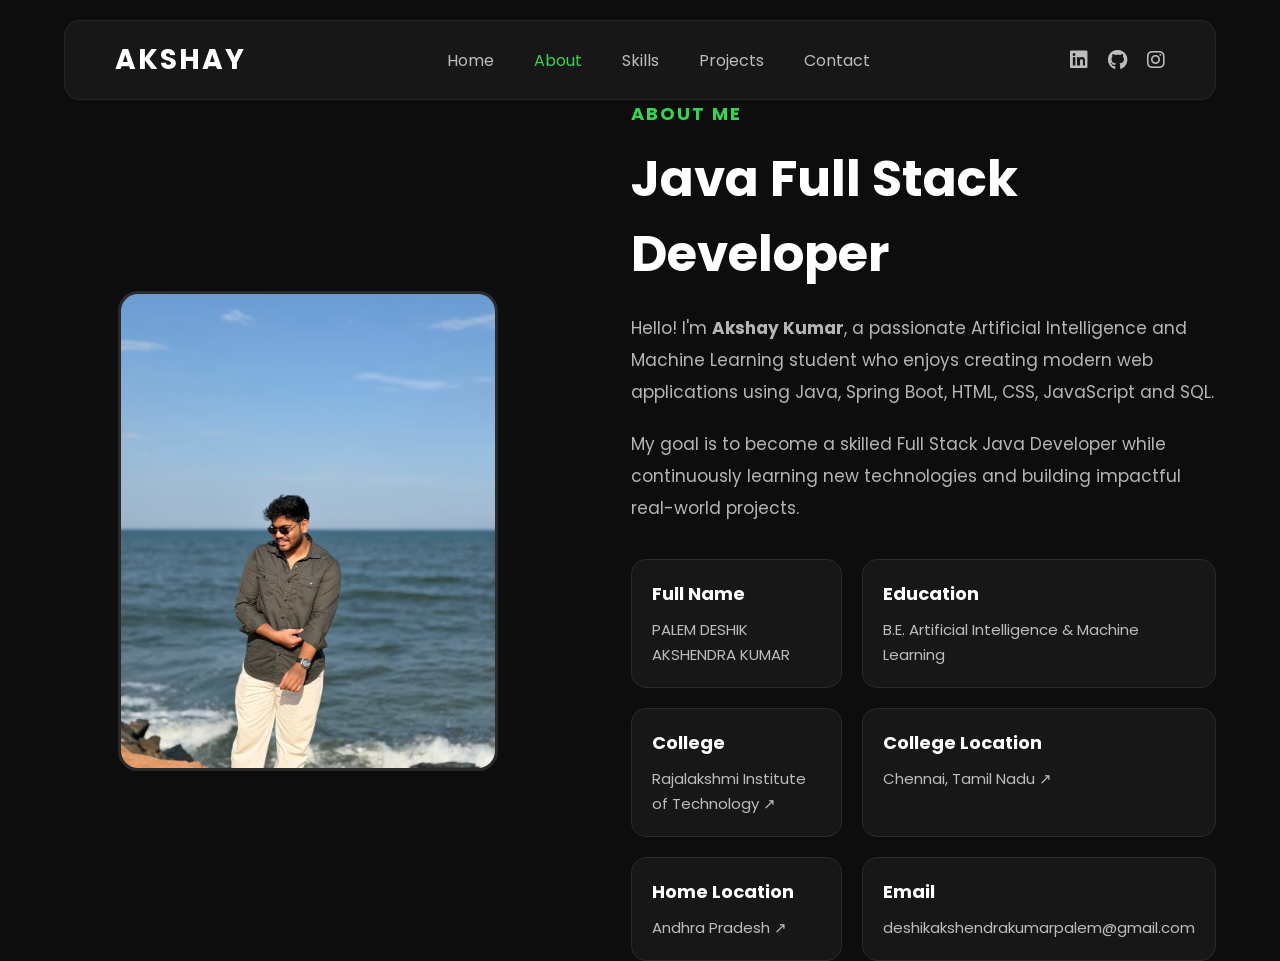
==== about.html @ 1afc7285 "Add files via upload" ====
<!DOCTYPE html>
<html lang="en">

<head>

    <meta charset="UTF-8">
    <meta name="viewport" content="width=device-width, initial-scale=1.0">

    <title>About | Akshay Portfolio</title>

    <link rel="stylesheet" href="style.css">

    <link href="https://fonts.googleapis.com/css2?family=Poppins:wght@300;400;500;600;700&display=swap" rel="stylesheet">

    <link rel="stylesheet"
        href="https://cdnjs.cloudflare.com/ajax/libs/font-awesome/6.6.0/css/all.min.css">

</head>

<body>

    <!-- ================= NAVBAR ================= -->

    <header>

        <nav class="navbar">

            <div class="logo">
                AKSHAY
            </div>

            <ul class="nav-links">
                <li><a href="index.html">Home</a></li>
                <li><a href="about.html" class="active">About</a></li>
                <li><a href="skills.html">Skills</a></li>
                <li><a href="projects.html">Projects</a></li>
                <li><a href="contact.html">Contact</a></li>
            </ul>

            <div class="social-icons">

                <a href="https://linkedin.com/" target="_blank">
                    <i class="fab fa-linkedin"></i>
                </a>

                <a href=https://github.com/Deshik123-aki target="_blank">
                    <i class="fab fa-github"></i>
                </a>

                <a href="https://instagram.com/" target="_blank">
                    <i class="fab fa-instagram"></i>
                </a>

            </div>

        </nav>

    </header>

    <!-- ================= ABOUT ================= -->

    <section class="about-page">

        <div class="about-left">

            <img src=picture.jpeg alt="Akshay">

        </div>

        <div class="about-right">

            <h4>ABOUT ME</h4>

            <h1>Java Full Stack Developer</h1>

            <p>
                Hello! I'm <strong>Akshay Kumar</strong>, a passionate Artificial
                Intelligence and Machine Learning student who enjoys creating
                modern web applications using Java, Spring Boot, HTML, CSS,
                JavaScript and SQL.
            </p>

            <p>
                My goal is to become a skilled Full Stack Java Developer while
                continuously learning new technologies and building impactful
                real-world projects.
            </p>

            <div class="info">

                <div>
                    <h3>Full Name</h3>
                    <span>PALEM DESHIK AKSHENDRA KUMAR</span>
                </div>

                <div>
                    <h3>Education</h3>
                    <span>B.E. Artificial Intelligence & Machine Learning</span>
                </div>

                <div>
                    <h3>College</h3>
                    <a href=https://ritchennai.org/  target="_blank">
                        Rajalakshmi Institute of Technology ↗
                    </a>
                </div>

                <div>
                    <h3>College Location</h3>
                    <a href=https://maps.app.goo.gl/qMswYEazEC1RBx24A target="_blank">
                        Chennai, Tamil Nadu ↗
                    </a>
                </div>

                <div>
                    <h3>Home Location</h3>
                    <a href=https://maps.app.goo.gl/DiXZhNuAPNxnu5RK9 target="_blank">
                        Andhra Pradesh ↗
                    </a>
                </div>

                <div>
                    <h3>Email</h3>
<a href="mailto:deshikakshendrakumarpalem@gmail.com?subject=Portfolio%20Inquiry&body=Hello%20Akshay,%0A%0AI%20visited%20your%20portfolio%20and%20would%20like%20to%20connect.">
    deshikakshendrakumarpalem@gmail.com
</a>
                </div>

            </div>

        </div>

    </section>

</body>

</html>
---- style.css ----
*{
    margin:0;
    padding:0;
    box-sizing:border-box;
    font-family:'Poppins',sans-serif;
}

body{
    background:#080808;
    color:#fff;
}

/* ================= NAVBAR ================= */

header{
    width:100%;
    display:flex;
    justify-content:center;
    margin-top:20px;
}

.navbar{
    width:85%;
    background:#1b1b1b;
    padding:20px 60px;
    border-radius:12px;

    display:flex;
    justify-content:space-between;
    align-items:center;
}

.logo{
    font-size:26px;
    font-weight:700;
    letter-spacing:2px;
}

.nav-links{
    display:flex;
    list-style:none;
    gap:45px;
}

.nav-links a{
    color:#a8a8a8;
    text-decoration:none;
    font-size:16px;
    transition:.3s;
}

.nav-links a:hover{
    color:#fff;
}

.social-icons{
    display:flex;
    gap:22px;
}

.social-icons a{
    color:#a8a8a8;
    font-size:22px;
    transition:.3s;
}

.social-icons a:hover{
    color:#39d353;
}

/* ================= HERO ================= */

.hero{
    width:85%;
    margin:auto;
    min-height:85vh;

    display:flex;
    justify-content:space-between;
    align-items:center;
}

.hero-content{
    width:50%;
}

.hero-content h1{
    font-size:70px;
    line-height:80px;
    margin-bottom:18px;
}

.hero-content span{
    color:#ffffff;
}

.hero-content h3{
    color:#39d353;
    font-size:30px;
    margin-bottom:25px;
}

.hero-content p{
    color:#9a9a9a;
    line-height:32px;
    font-size:18px;
    width:85%;
    margin-bottom:40px;
}

/* ================= BUTTON ================= */

.btn{
    display:inline-block;
    padding:18px 45px;
    text-decoration:none;
    color:#fff;
    background:#39d353;
    border-radius:8px;
    font-size:18px;
    font-weight:600;
    transition:.3s;
    box-shadow:0 0 30px rgba(57,211,83,.35);
}

.btn:hover{
    transform:translateY(-5px);
    box-shadow:0 0 45px rgba(57,211,83,.6);
}

/* ================= IMAGE ================= */

.hero-image{
    width:45%;
    display:flex;
    justify-content:center;
}

.circle{
    width:430px;
    height:430px;
    border-radius:50%;
    overflow:hidden;
    background:#2b3534;
}

.circle img{
    width:100%;
    height:100%;
    object-fit:cover;
}

/* ================= SKILLS ================= */

.skills{
    width:85%;
    margin:20px auto 80px;
}

.skills h4{
    margin-bottom:25px;
    color:#cfcfcf;
    font-weight:500;
}

.skills-box{
    display:flex;
    gap:25px;
    flex-wrap:wrap;
}

.skill-card{
    flex:1;
    min-width:180px;
    border:1px solid #2d2d2d;
    padding:25px;
    text-align:center;
    color:#9d9d9d;
    border-radius:10px;
    transition:.3s;
}

.skill-card:hover{
    border-color:#39d353;
    color:#fff;
    transform:translateY(-5px);
}

/* ================= RESPONSIVE ================= */

@media(max-width:992px){

    .navbar{
        flex-direction:column;
        gap:20px;
    }

    .hero{
        flex-direction:column-reverse;
        text-align:center;
        padding:60px 0;
    }

    .hero-content{
        width:100%;
        margin-top:40px;
    }

    .hero-content p{
        width:100%;
    }

    .hero-image{
        width:100%;
    }

    .circle{
        width:320px;
        height:320px;
    }

    .hero-content h1{
        font-size:48px;
        line-height:58px;
    }

    .hero-content h3{
        font-size:24px;
    }
}


/* ==========================
   GOOGLE FONT
========================== */
@import url('https://fonts.googleapis.com/css2?family=Poppins:wght@300;400;500;600;700;800&display=swap');

*{
    margin:0;
    padding:0;
    box-sizing:border-box;
    font-family:'Poppins',sans-serif;
}

body{
    background:#0d0d0d;
    color:#ffffff;
}

/* ==========================
   ABOUT PAGE
========================== */

.about-page{
    width:85%;
    min-height:100vh;
    margin:auto;

    display:flex;
    justify-content:space-between;
    align-items:center;
    gap:80px;
}

/* LEFT SIDE */

.about-left{
    flex:1;
    display:flex;
    justify-content:center;
}

.about-left img{
    width:380px;
    height:450px;
    object-fit:cover;
    border-radius:20px;
    border:3px solid #2b2b2b;
    transition:.4s;
}

.about-left img:hover{
    transform:scale(1.03);
    border-color:#3cff8f;
}

/* RIGHT SIDE */

.about-right{
    flex:1.3;
}

.about-right h4{
    color:#3cff8f;
    font-size:18px;
    letter-spacing:2px;
    margin-bottom:15px;
}

.about-right h1{
    font-size:52px;
    margin-bottom:25px;
}

.about-right p{
    color:#bdbdbd;
    line-height:32px;
    font-size:17px;
    margin-bottom:20px;
}

/* ==========================
   INFO BOXES
========================== */

.info{
    margin-top:40px;

    display:grid;
    grid-template-columns:repeat(2,1fr);
    gap:20px;
}

.info div{
    background:#171717;
    border:1px solid #2b2b2b;
    border-radius:15px;
    padding:25px;
    transition:.3s;
}

.info div:hover{
    border-color:#3cff8f;
    transform:translateY(-6px);
}

.info h3{
    margin-bottom:10px;
    color:white;
    font-size:18px;
}

.info span{
    color:#9f9f9f;
    font-size:15px;
}

/* ==========================
   RESPONSIVE
========================== */

@media(max-width:1000px){

.about-page{
    flex-direction:column;
    text-align:center;
    padding:80px 0;
}

.about-left img{
    width:300px;
    height:360px;
}

.about-right h1{
    font-size:38px;
}

.info{
    grid-template-columns:1fr;
}





}

.info a{
    color:#39d353;
    text-decoration:none;
    font-size:15px;
    transition:0.3s;
}

.info a:hover{
    color:#ffffff;
    text-decoration:underline;
}

/* ===========================
   GOOGLE FONT
=========================== */
@import url('https://fonts.googleapis.com/css2?family=Poppins:wght@300;400;500;600;700;800&display=swap');

*{
    margin:0;
    padding:0;
    box-sizing:border-box;
    font-family:'Poppins',sans-serif;
}

html{
    scroll-behavior:smooth;
}

body{
    background:#0d0d0d;
    color:#ffffff;
}

/* ===========================
   NAVBAR
=========================== */

header{
    width:100%;
    display:flex;
    justify-content:center;
    margin-top:20px;
}

.navbar{
    width:90%;
    background:#171717;
    border:1px solid #262626;
    border-radius:15px;
    padding:18px 50px;

    display:flex;
    justify-content:space-between;
    align-items:center;
}

.logo{
    font-size:28px;
    font-weight:700;
    color:#fff;
}

.nav-links{
    display:flex;
    list-style:none;
    gap:40px;
}

.nav-links a{
    text-decoration:none;
    color:#bdbdbd;
    transition:.3s;
}

.nav-links a:hover,
.nav-links a.active{
    color:#39d353;
}

.social-icons{
    display:flex;
    gap:20px;
}

.social-icons a{
    color:#bdbdbd;
    font-size:20px;
    transition:.3s;
}

.social-icons a:hover{
    color:#39d353;
}

/* ===========================
   ABOUT SECTION
=========================== */

.about-page{
    width:90%;
    min-height:85vh;
    margin:auto;

    display:flex;
    justify-content:space-between;
    align-items:center;
    gap:80px;
}

.about-left{
    flex:1;
    display:flex;
    justify-content:center;
}

.about-left img{
    width:380px;
    height:480px;
    object-fit:cover;
    border-radius:20px;
    border:3px solid #2a2a2a;
    transition:.4s;
}

.about-left img:hover{
    transform:scale(1.03);
    border-color:#39d353;
}

.about-right{
    flex:1.2;
}

.about-right h4{
    color:#39d353;
    letter-spacing:2px;
    margin-bottom:15px;
}

.about-right h1{
    font-size:50px;
    margin-bottom:20px;
}

.about-right p{
    color:#b5b5b5;
    line-height:32px;
    font-size:17px;
    margin-bottom:20px;
}

/* ===========================
   INFO BOXES
=========================== */

.info{
    display:grid;
    grid-template-columns:repeat(2,1fr);
    gap:20px;
    margin-top:35px;
}

.info div{
    background:#171717;
    border:1px solid #2a2a2a;
    border-radius:15px;
    padding:20px;
    transition:.3s;
}

.info div:hover{
    transform:translateY(-5px);
    border-color:#39d353;
}

.info h3{
    margin-bottom:10px;
    font-size:18px;
}

.info span,
.info a{
    color:#bdbdbd;
    text-decoration:none;
    transition:.3s;
}

.info a:hover{
    color:#39d353;
}

/* ===========================
   RESPONSIVE
=========================== */

@media(max-width:992px){

    .navbar{
        flex-direction:column;
        gap:20px;
    }

    .about-page{
        flex-direction:column;
        text-align:center;
        padding:50px 0;
    }

    .about-left img{
        width:300px;
        height:380px;
    }

    .about-right h1{
        font-size:38px;
    }

    .info{
        grid-template-columns:1fr;
    }

}





/* =========================================
            RESPONSIVE DESIGN
========================================= */

/* Tablets */

@media (max-width: 992px){

    .navbar{
        width:95%;
        padding:20px 25px;
        flex-direction:column;
        gap:20px;
    }

    .nav-links{
        gap:25px;
        flex-wrap:wrap;
        justify-content:center;
    }

    .social-icons{
        justify-content:center;
    }

    .about-page{
        width:90%;
        flex-direction:column;
        text-align:center;
        padding:60px 0;
        gap:40px;
    }

    .about-left img{
        width:320px;
        height:400px;
    }

    .about-right h1{
        font-size:40px;
    }

    .about-right p{
        font-size:16px;
        line-height:28px;
    }

    .info{
        grid-template-columns:1fr;
    }

}

/* Mobile */

@media (max-width:768px){

    .logo{
        font-size:24px;
    }

    .navbar{
        padding:18px;
    }

    .nav-links{
        flex-direction:column;
        gap:18px;
        text-align:center;
    }

    .nav-links a{
        font-size:17px;
    }

    .social-icons{
        gap:18px;
    }

    .about-left img{
        width:250px;
        height:320px;
    }

    .about-right h4{
        font-size:16px;
    }

    .about-right h1{
        font-size:32px;
        line-height:42px;
    }

    .about-right p{
        font-size:15px;
        line-height:27px;
    }

    .info div{
        padding:18px;
    }

}

/* Small Phones */

@media (max-width:480px){

    .navbar{
        width:95%;
        border-radius:12px;
    }

    .logo{
        font-size:22px;
    }

    .about-page{
        width:92%;
        gap:30px;
    }

    .about-left img{
        width:210px;
        height:270px;
    }

    .about-right h1{
        font-size:28px;
    }

    .about-right p{
        font-size:14px;
    }

    .info h3{
        font-size:16px;
    }

    .info span,
    .info a{
        font-size:14px;
    }

}

/*======================
      SKILLS
=======================*/

.skills-section{

    width:90%;
    margin:80px auto;

    text-align:center;

}

.skills-section h4{

    color:#39d353;
    letter-spacing:3px;
    margin-bottom:15px;

}

.skills-section h1{

    font-size:50px;
    margin-bottom:20px;

}

.skills-section p{

    color:#9b9b9b;
    max-width:700px;
    margin:auto;
    line-height:30px;

}

.skills-grid{

    display:grid;

    grid-template-columns:repeat(auto-fit,minmax(250px,1fr));

    gap:30px;

    margin-top:70px;

}

.skill-card{

    background:rgba(255,255,255,.05);

    backdrop-filter:blur(15px);

    border:1px solid rgba(255,255,255,.08);

    border-radius:20px;

    padding:40px 25px;

    transition:.4s;

}

.skill-card:hover{

    transform:translateY(-15px);

    border-color:#39d353;

    box-shadow:0 0 30px rgba(57,211,83,.3);

}

.skill-card i{

    font-size:55px;

    color:#39d353;

    margin-bottom:25px;

}

.skill-card h2{

    margin-bottom:15px;

}

.skill-card span{

    color:#b8b8b8;

    font-size:15px;

    line-height:28px;

}

/*======================
     Responsive
=======================*/

@media(max-width:768px){

.skills-section h1{

font-size:36px;

}

.skill-card{

padding:30px 20px;

}

}



/*==========================
        PROJECTS
===========================*/

.projects-section{

    width:90%;
    margin:80px auto;
    text-align:center;

}

.projects-section h4{

    color:#39d353;
    letter-spacing:3px;
    margin-bottom:15px;

}

.projects-section h1{

    font-size:50px;
    margin-bottom:20px;

}

.projects-section p{

    color:#bdbdbd;
    margin-bottom:60px;

}

.projects-grid{

    display:grid;
    grid-template-columns:repeat(auto-fit,minmax(300px,1fr));
    gap:30px;

}

.project-card{

    background:#171717;
    border:2px dashed #303030;
    border-radius:20px;

    height:250px;

    display:flex;
    flex-direction:column;
    justify-content:center;
    align-items:center;

    transition:0.4s;

}

.project-card:hover{

    border-color:#39d353;
    transform:translateY(-8px);

}

.project-card i{

    font-size:45px;
    color:#39d353;
    margin-bottom:20px;

}

.project-card h3{

    color:#bdbdbd;
    font-weight:500;

}

/*==========================
      RESPONSIVE
===========================*/

@media(max-width:768px){

.projects-section h1{

font-size:36px;

}

.project-card{

height:220px;

}

}


/*=========================
      CONTACT SECTION
=========================*/

.contact-section{

    width:90%;
    margin:80px auto;

    display:grid;
    grid-template-columns:1fr 1fr;
    gap:60px;
    align-items:center;

}

.contact-left h4{

    color:#39d353;
    letter-spacing:2px;
    margin-bottom:15px;

}

.contact-left h1{

    font-size:50px;
    margin-bottom:20px;

}

.contact-left p{

    color:#bdbdbd;
    line-height:30px;
    margin-bottom:40px;

}

.contact-card{

    display:flex;
    align-items:center;
    gap:20px;

    background:#171717;

    padding:20px;

    margin-bottom:20px;

    border-radius:15px;

    border:1px solid #2d2d2d;

    transition:.3s;

}

.contact-card:hover{

    border-color:#39d353;

    transform:translateX(8px);

}

.contact-card i{

    font-size:28px;

    color:#39d353;

}

.contact-card h3{

    margin-bottom:5px;

}

.contact-card span{

    color:#bdbdbd;

}

/* Form */

.contact-right form{

    background:#171717;

    padding:40px;

    border-radius:20px;

    border:1px solid #2d2d2d;

}

.contact-right input,
.contact-right textarea{

    width:100%;

    padding:16px;

    margin-bottom:20px;

    border:none;

    outline:none;

    border-radius:10px;

    background:#222;

    color:white;

    font-size:16px;

}

.contact-right input:focus,
.contact-right textarea:focus{

    border:1px solid #39d353;

}

.contact-right button{

    width:100%;

    padding:16px;

    background:#39d353;

    color:#000;

    font-size:18px;

    font-weight:600;

    border:none;

    border-radius:10px;

    cursor:pointer;

    transition:.3s;

}

.contact-right button:hover{

    transform:translateY(-5px);

    box-shadow:0 0 25px rgba(57,211,83,.4);

}

/* Responsive */

@media(max-width:900px){

.contact-section{

grid-template-columns:1fr;

}

.contact-left{

text-align:center;

}

}
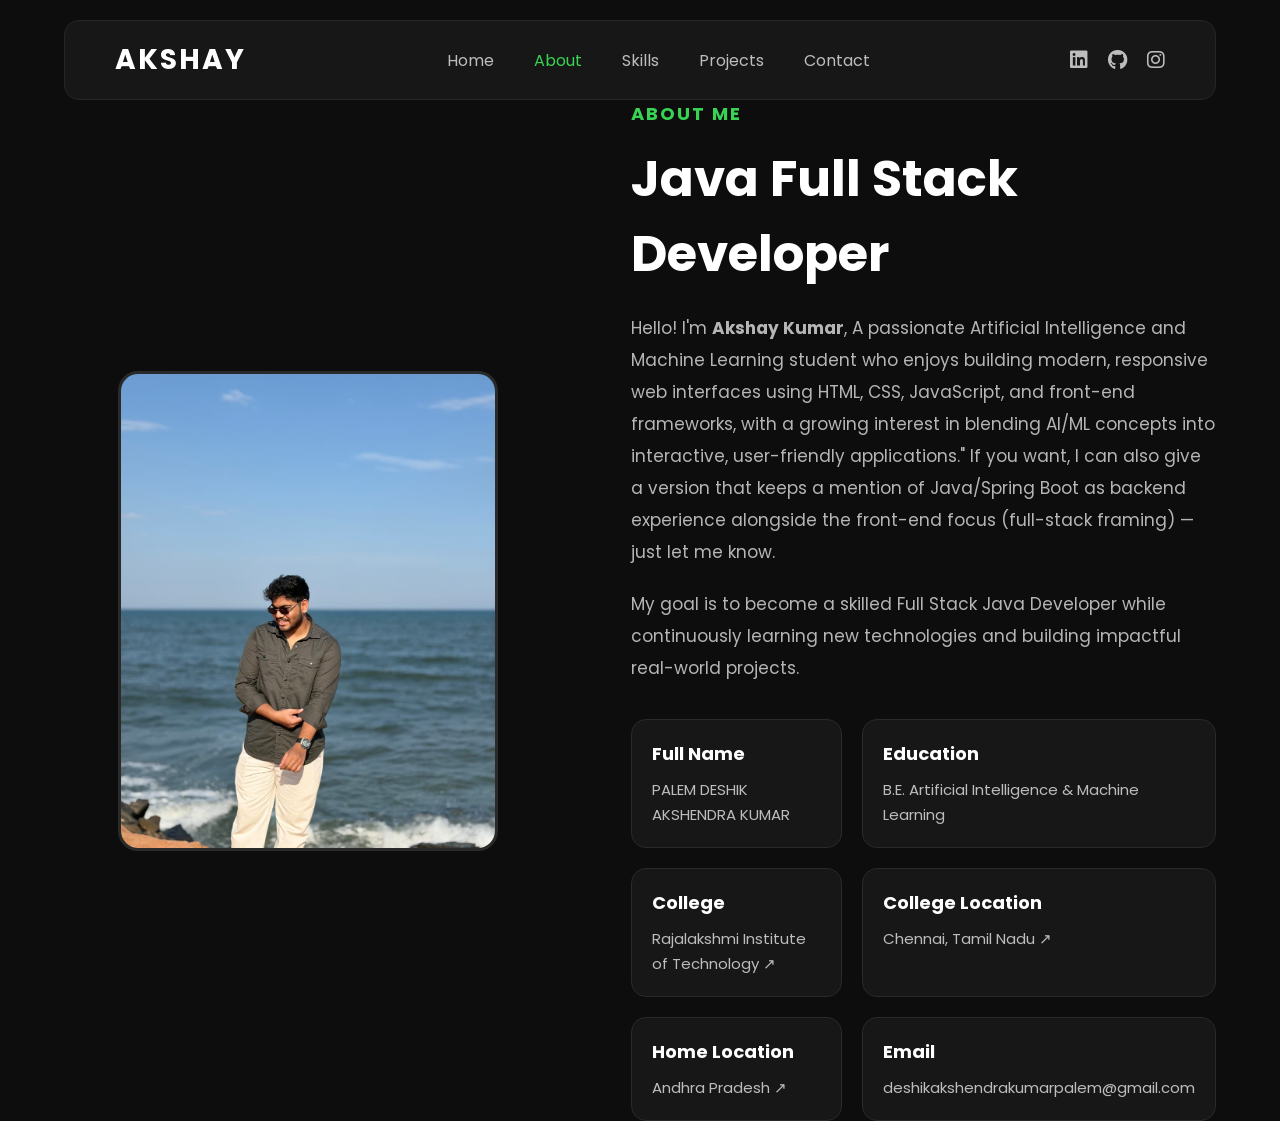
==== commit c600bacc: "Refactor about.html structure and content" ====
--- a/about.html
+++ b/about.html
@@ -77,10 +77,9 @@
             <h1>Java Full Stack Developer</h1>
 
             <p>
-                Hello! I'm <strong>Akshay Kumar</strong>, a passionate Artificial
-                Intelligence and Machine Learning student who enjoys creating
-                modern web applications using Java, Spring Boot, HTML, CSS,
-                JavaScript and SQL.
+                Hello! I'm <strong>Akshay Kumar</strong>, A passionate Artificial Intelligence and Machine Learning student who enjoys building modern, responsive web interfaces using HTML, CSS, JavaScript, and front-end frameworks, with a growing interest in blending AI/ML concepts into interactive, user-friendly applications."
+
+If you want, I can also give a version that keeps a mention of Java/Spring Boot as backend experience alongside the front-end focus (full-stack framing) — just let me know.
             </p>
 
             <p>
@@ -137,4 +136,4 @@
 
 </body>
 
-</html>+</html>
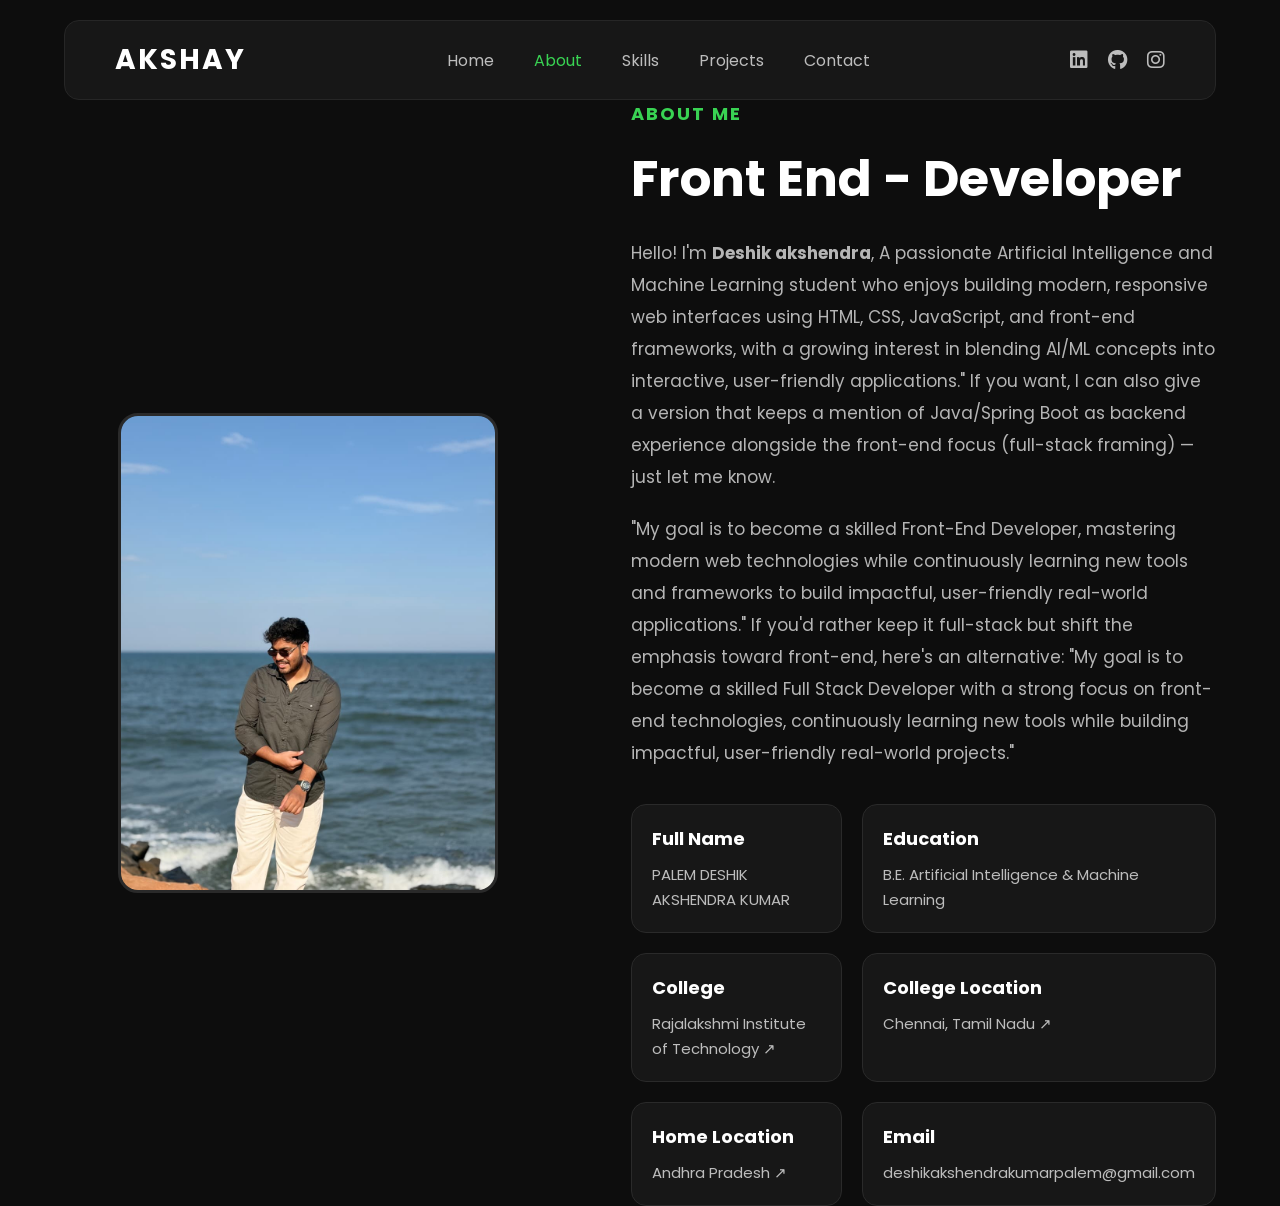
==== commit 5bf4b00b: "Update about.html" ====
--- a/about.html
+++ b/about.html
@@ -74,18 +74,20 @@
 
             <h4>ABOUT ME</h4>
 
-            <h1>Java Full Stack Developer</h1>
+            <h1>Front End - Developer</h1>
 
             <p>
-                Hello! I'm <strong>Akshay Kumar</strong>, A passionate Artificial Intelligence and Machine Learning student who enjoys building modern, responsive web interfaces using HTML, CSS, JavaScript, and front-end frameworks, with a growing interest in blending AI/ML concepts into interactive, user-friendly applications."
+                Hello! I'm <strong>Deshik akshendra</strong>, A passionate Artificial Intelligence and Machine Learning student who enjoys building modern, responsive web interfaces using HTML, CSS, JavaScript, and front-end frameworks, with a growing interest in blending AI/ML concepts into interactive, user-friendly applications."
 
 If you want, I can also give a version that keeps a mention of Java/Spring Boot as backend experience alongside the front-end focus (full-stack framing) — just let me know.
             </p>
 
             <p>
-                My goal is to become a skilled Full Stack Java Developer while
-                continuously learning new technologies and building impactful
-                real-world projects.
+              "My goal is to become a skilled Front-End Developer, mastering modern web technologies while continuously learning new tools and frameworks to build impactful, user-friendly real-world applications."
+
+If you'd rather keep it full-stack but shift the emphasis toward front-end, here's an alternative:
+
+"My goal is to become a skilled Full Stack Developer with a strong focus on front-end technologies, continuously learning new tools while building impactful, user-friendly real-world projects."
             </p>
 
             <div class="info">
